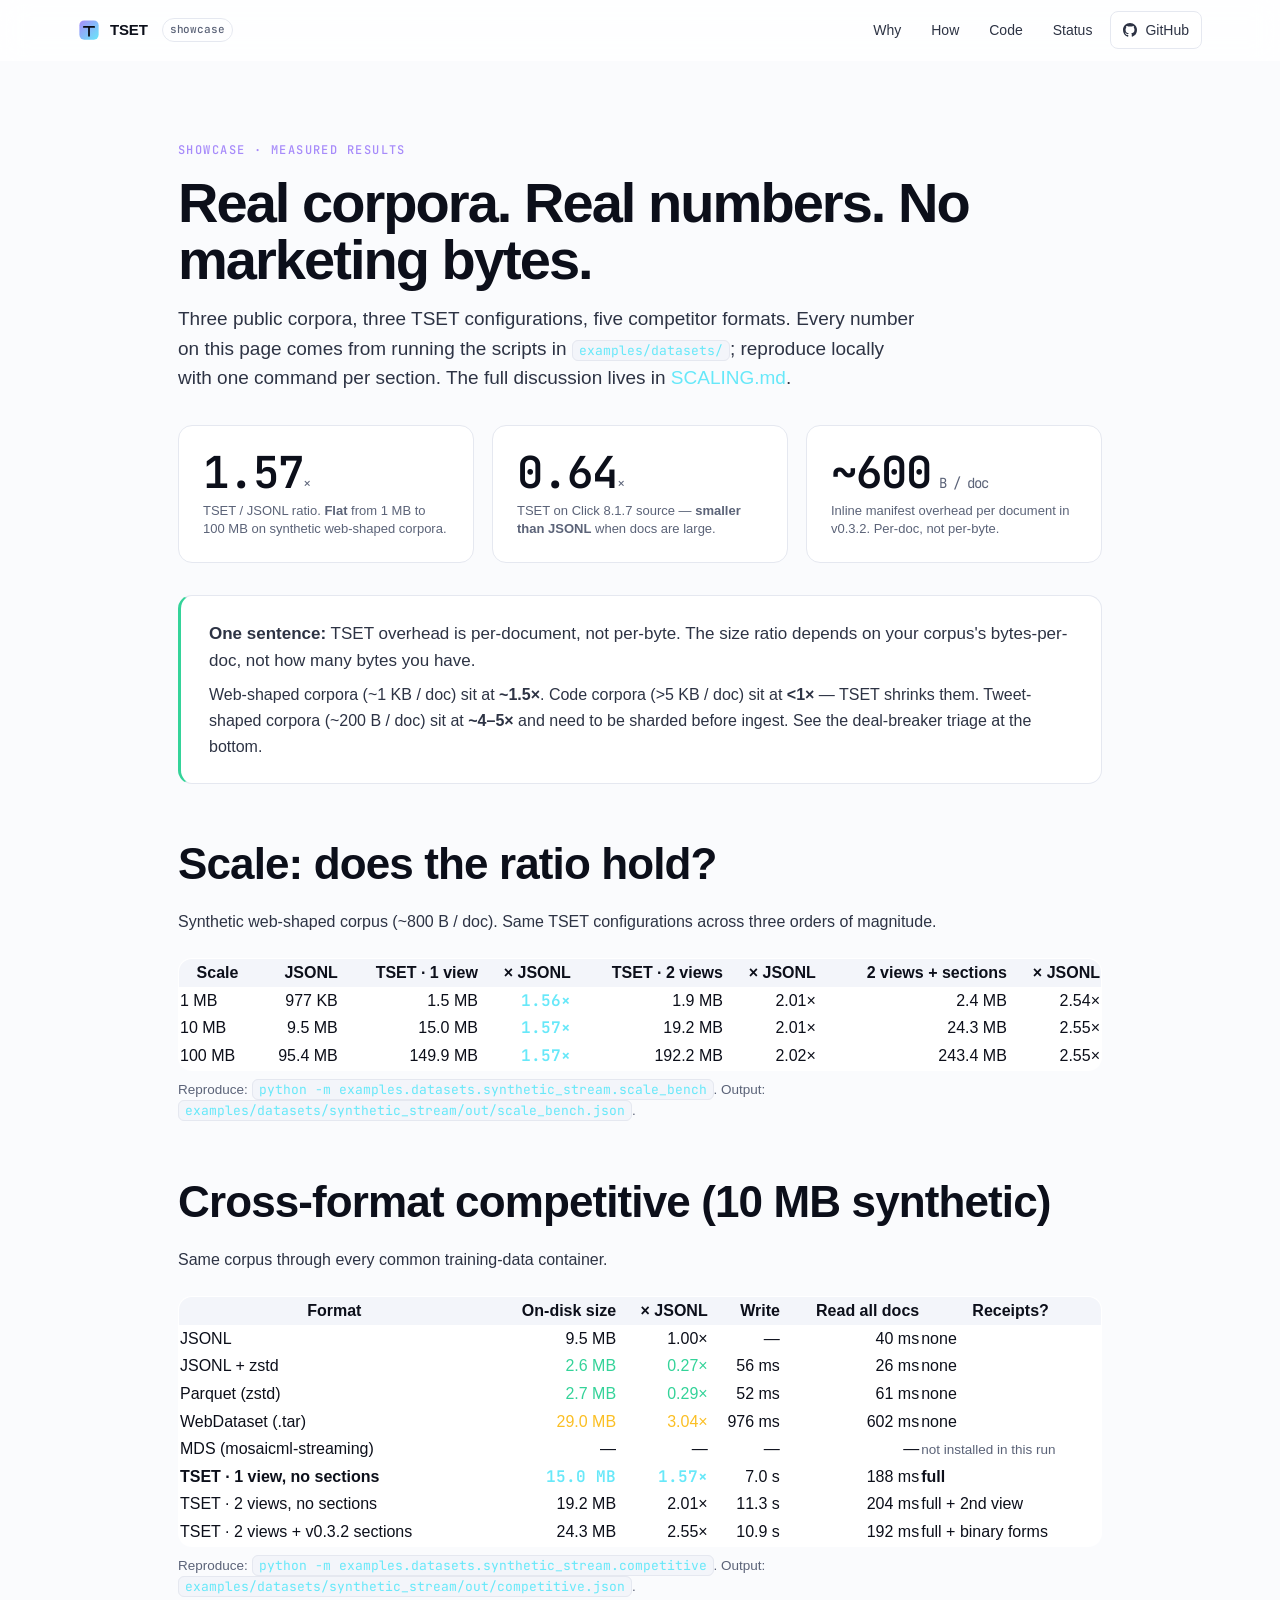
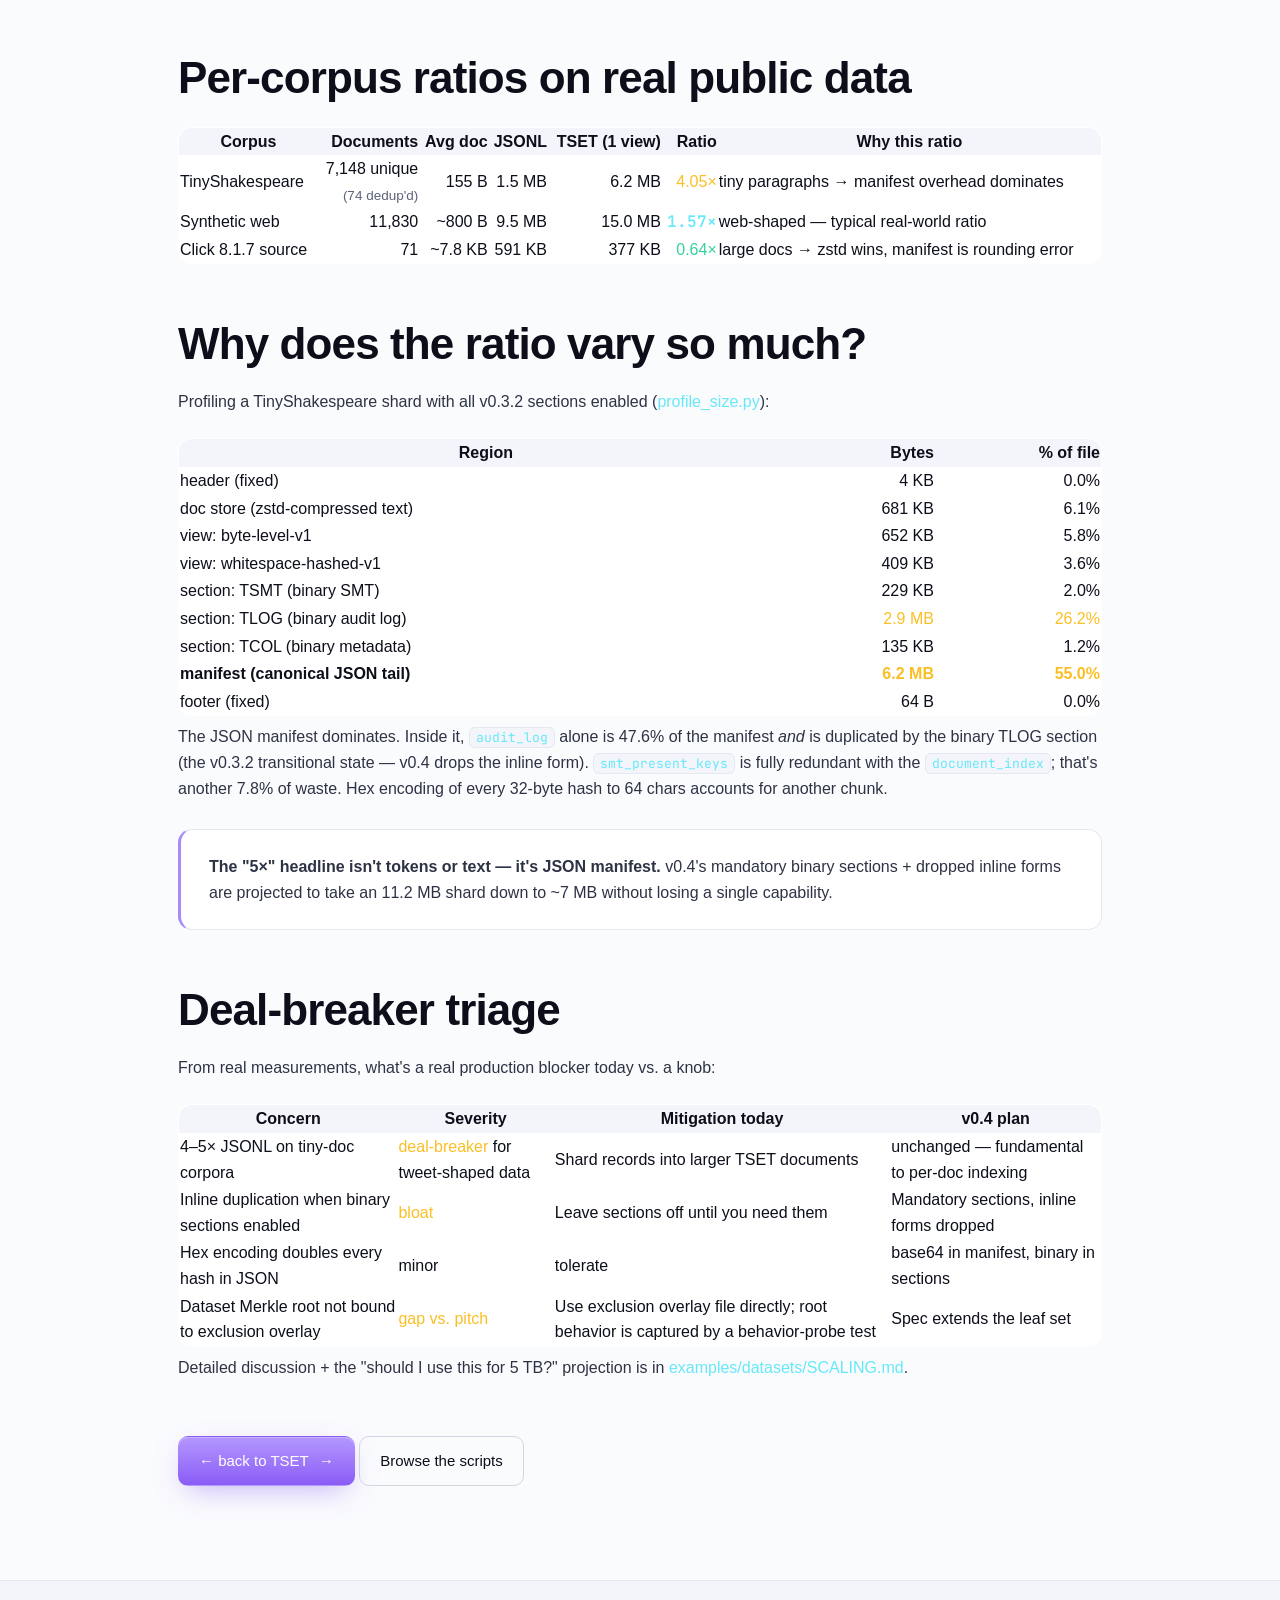
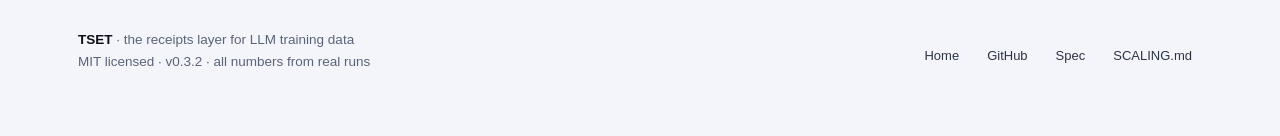
==== docs/showcase/index.html @ 2fc60c08 "showcase(phases 3-5): scale + competitive + size profiling + showcase page Answers the user's hard q" ====
<!doctype html>
<html lang="en">
<head>
  <meta charset="utf-8" />
  <meta name="viewport" content="width=device-width, initial-scale=1, viewport-fit=cover" />
  <meta name="color-scheme" content="dark light" />
  <meta name="theme-color" content="#07080d" media="(prefers-color-scheme: dark)" />

  <title>TSET — measured results on real public corpora</title>
  <meta name="description" content="Storage and read-throughput numbers for TSET vs JSONL, Parquet, WebDataset, MDS — measured on TinyShakespeare, Click source, and a 100 MB synthetic stream. All scripts and raw JSON results are reproducible." />
  <link rel="canonical" href="https://humancto.github.io/tset/showcase/" />

  <meta property="og:type" content="article" />
  <meta property="og:title" content="TSET — measured results on real public corpora" />
  <meta property="og:description" content="Honest size + speed numbers vs JSONL, Parquet, WebDataset, MDS. Includes the 5 TB scaling projection and the deal-breaker triage." />
  <meta property="og:image" content="https://humancto.github.io/tset/assets/og-image.png" />
  <meta property="og:url" content="https://humancto.github.io/tset/showcase/" />

  <meta name="twitter:card" content="summary_large_image" />
  <meta name="twitter:image" content="https://humancto.github.io/tset/assets/og-image.png" />

  <link rel="icon" href="../assets/favicon.svg" type="image/svg+xml" />
  <link rel="apple-touch-icon" href="../assets/favicon-192.png" />
  <link rel="preconnect" href="https://rsms.me" crossorigin />
  <link rel="preconnect" href="https://fonts.googleapis.com" />
  <link rel="preconnect" href="https://fonts.gstatic.com" crossorigin />
  <link rel="stylesheet" href="../assets/style.css" />
  <style>
    .kv-tight { font-size: 14px; }
    .kv-tight td { padding: 8px 12px; border-bottom: 1px solid var(--line); vertical-align: top; }
    .kv-tight th { text-align: left; padding: 10px 12px; font-weight: 600; color: var(--fg-2); border-bottom: 1px solid var(--line-2); font-size: 13px; }
    .data-table { width: 100%; border-collapse: collapse; margin: 24px 0 8px; background: var(--surface); border: 1px solid var(--line); border-radius: var(--r); overflow: hidden; }
    .data-table th { background: var(--bg-2); }
    .data-table .right { text-align: right; }
    .data-table .accent { color: var(--cyan); font-weight: 600; font-family: var(--mono); }
    .data-table .warn { color: var(--amber); }
    .data-table .pos { color: var(--green); }
    .callout { margin: 28px 0; padding: 24px 28px; background: var(--surface); border: 1px solid var(--line); border-left: 3px solid var(--violet); border-radius: var(--r); }
    .callout.warn { border-left-color: var(--amber); }
    .callout.good { border-left-color: var(--green); }
    .callout p { margin: 0 0 8px; }
    .callout p:last-child { margin: 0; }
    .stat-row { display: grid; grid-template-columns: repeat(3, 1fr); gap: 18px; margin: 32px 0; }
    @media (max-width: 720px) { .stat-row { grid-template-columns: 1fr; } }
    .stat-row .stat-card .v { font-size: 44px; }
    .stat-row .stat-card .v small { font-size: 14px; color: var(--muted); font-weight: 400; }
    .footnote { color: var(--muted); font-size: 13.5px; }
  </style>
</head>
<body>

<a class="skip" href="#main">Skip to content</a>

<header class="nav">
  <div class="wrap">
    <a class="brand" href="../">
      <svg viewBox="0 0 32 32" width="22" height="22" aria-hidden="true">
        <rect x="2" y="2" width="28" height="28" rx="7" fill="url(#brandG)"/>
        <path d="M8.5 11.5h15M16 11.5v13" stroke="#0a0c14" stroke-width="2.6" stroke-linecap="round"/>
        <defs><linearGradient id="brandG" x1="0" y1="0" x2="1" y2="1">
          <stop offset="0" stop-color="#a78bfa"/><stop offset="1" stop-color="#67e8f9"/>
        </linearGradient></defs>
      </svg>
      <span>TSET</span>
      <span class="ver">showcase</span>
    </a>
    <nav>
      <a href="../#why">Why</a>
      <a href="../#how">How</a>
      <a href="../#code">Code</a>
      <a href="../#status">Status</a>
      <a class="gh" href="https://github.com/humancto/tset" rel="noopener">
        <svg viewBox="0 0 16 16" width="14" height="14" fill="currentColor" aria-hidden="true"><path fill-rule="evenodd" d="M8 0C3.58 0 0 3.58 0 8a8 8 0 005.47 7.59c.4.07.55-.17.55-.38 0-.19-.01-.82-.01-1.49-2.01.37-2.53-.49-2.69-.94-.09-.23-.48-.94-.82-1.13-.28-.15-.68-.52-.01-.53.63-.01 1.08.58 1.23.82.72 1.21 1.87.87 2.33.66.07-.52.28-.87.51-1.07-1.78-.2-3.64-.89-3.64-3.95 0-.87.31-1.59.82-2.15-.08-.2-.36-1.02.08-2.12 0 0 .67-.21 2.2.82.64-.18 1.32-.27 2-.27.68 0 1.36.09 2 .27 1.53-1.04 2.2-.82 2.2-.82.44 1.1.16 1.92.08 2.12.51.56.82 1.27.82 2.15 0 3.07-1.87 3.75-3.65 3.95.29.25.54.73.54 1.48 0 1.07-.01 1.93-.01 2.2 0 .21.15.46.55.38A8.012 8.012 0 0016 8c0-4.42-3.58-8-8-8z"/></svg>
        <span>GitHub</span>
      </a>
    </nav>
  </div>
</header>

<main id="main" class="wrap" style="max-width: 980px; padding-top: 80px; padding-bottom: 80px;">

  <p class="eyebrow">Showcase · measured results</p>
  <h1 style="font-size: clamp(36px, 5vw, 56px);">Real corpora. Real numbers. <span class="grad">No marketing bytes.</span></h1>
  <p class="lede" style="max-width: 740px;">
    Three public corpora, three TSET configurations, five competitor formats.
    Every number on this page comes from running the scripts in
    <code>examples/datasets/</code>; reproduce locally with one command per
    section. The full discussion lives in
    <a href="https://github.com/humancto/tset/blob/main/examples/datasets/SCALING.md" rel="noopener" style="color: var(--cyan);">SCALING.md</a>.
  </p>

  <!-- ── Stat row ────────────────────────────────────────────── -->
  <div class="stat-row">
    <div class="stat-card">
      <div class="v">1.57<small>×</small></div>
      <div class="l">TSET / JSONL ratio. <strong>Flat</strong> from 1 MB to 100 MB on synthetic web-shaped corpora.</div>
    </div>
    <div class="stat-card">
      <div class="v">0.64<small>×</small></div>
      <div class="l">TSET on Click 8.1.7 source — <strong>smaller than JSONL</strong> when docs are large.</div>
    </div>
    <div class="stat-card">
      <div class="v">~600<small> B / doc</small></div>
      <div class="l">Inline manifest overhead per document in v0.3.2. Per-doc, not per-byte.</div>
    </div>
  </div>

  <!-- ── Headline ────────────────────────────────────────────── -->
  <div class="callout good">
    <p style="font-size: 17px;"><strong>One sentence:</strong> TSET overhead is per-document, not per-byte. The size ratio depends on your corpus's bytes-per-doc, not how many bytes you have.</p>
    <p>Web-shaped corpora (~1 KB / doc) sit at <strong>~1.5×</strong>. Code corpora (>5 KB / doc) sit at <strong>&lt;1×</strong> — TSET shrinks them. Tweet-shaped corpora (~200 B / doc) sit at <strong>~4–5×</strong> and need to be sharded before ingest. See the deal-breaker triage at the bottom.</p>
  </div>

  <!-- ── Scale ───────────────────────────────────────────────── -->
  <h2 style="margin-top: 56px;">Scale: does the ratio hold?</h2>
  <p>Synthetic web-shaped corpus (~800 B / doc). Same TSET configurations across three orders of magnitude.</p>

  <table class="data-table">
    <thead>
      <tr>
        <th>Scale</th>
        <th class="right">JSONL</th>
        <th class="right">TSET · 1 view</th>
        <th class="right">× JSONL</th>
        <th class="right">TSET · 2 views</th>
        <th class="right">× JSONL</th>
        <th class="right">2 views + sections</th>
        <th class="right">× JSONL</th>
      </tr>
    </thead>
    <tbody>
      <tr><td>1 MB</td><td class="right">977 KB</td><td class="right">1.5 MB</td><td class="right accent">1.56×</td><td class="right">1.9 MB</td><td class="right">2.01×</td><td class="right">2.4 MB</td><td class="right">2.54×</td></tr>
      <tr><td>10 MB</td><td class="right">9.5 MB</td><td class="right">15.0 MB</td><td class="right accent">1.57×</td><td class="right">19.2 MB</td><td class="right">2.01×</td><td class="right">24.3 MB</td><td class="right">2.55×</td></tr>
      <tr><td>100 MB</td><td class="right">95.4 MB</td><td class="right">149.9 MB</td><td class="right accent">1.57×</td><td class="right">192.2 MB</td><td class="right">2.02×</td><td class="right">243.4 MB</td><td class="right">2.55×</td></tr>
    </tbody>
  </table>

  <p class="footnote">
    Reproduce: <code>python -m examples.datasets.synthetic_stream.scale_bench</code>.
    Output: <code>examples/datasets/synthetic_stream/out/scale_bench.json</code>.
  </p>

  <!-- ── Competitive ──────────────────────────────────────────── -->
  <h2 style="margin-top: 56px;">Cross-format competitive (10 MB synthetic)</h2>
  <p>Same corpus through every common training-data container.</p>

  <table class="data-table">
    <thead>
      <tr>
        <th>Format</th>
        <th class="right">On-disk size</th>
        <th class="right">× JSONL</th>
        <th class="right">Write</th>
        <th class="right">Read all docs</th>
        <th>Receipts?</th>
      </tr>
    </thead>
    <tbody>
      <tr><td>JSONL</td><td class="right">9.5 MB</td><td class="right">1.00×</td><td class="right">—</td><td class="right">40 ms</td><td>none</td></tr>
      <tr><td>JSONL + zstd</td><td class="right pos">2.6 MB</td><td class="right pos">0.27×</td><td class="right">56 ms</td><td class="right">26 ms</td><td>none</td></tr>
      <tr><td>Parquet (zstd)</td><td class="right pos">2.7 MB</td><td class="right pos">0.29×</td><td class="right">52 ms</td><td class="right">61 ms</td><td>none</td></tr>
      <tr><td>WebDataset (.tar)</td><td class="right warn">29.0 MB</td><td class="right warn">3.04×</td><td class="right">976 ms</td><td class="right">602 ms</td><td>none</td></tr>
      <tr><td>MDS (mosaicml-streaming)</td><td class="right">—</td><td class="right">—</td><td class="right">—</td><td class="right">—</td><td><span class="footnote">not installed in this run</span></td></tr>
      <tr><td><strong>TSET · 1 view, no sections</strong></td><td class="right accent">15.0 MB</td><td class="right accent">1.57×</td><td class="right">7.0 s</td><td class="right">188 ms</td><td><strong>full</strong></td></tr>
      <tr><td>TSET · 2 views, no sections</td><td class="right">19.2 MB</td><td class="right">2.01×</td><td class="right">11.3 s</td><td class="right">204 ms</td><td>full + 2nd view</td></tr>
      <tr><td>TSET · 2 views + v0.3.2 sections</td><td class="right">24.3 MB</td><td class="right">2.55×</td><td class="right">10.9 s</td><td class="right">192 ms</td><td>full + binary forms</td></tr>
    </tbody>
  </table>

  <p class="footnote">Reproduce: <code>python -m examples.datasets.synthetic_stream.competitive</code>. Output: <code>examples/datasets/synthetic_stream/out/competitive.json</code>.</p>

  <!-- ── Per-corpus ──────────────────────────────────────────── -->
  <h2 style="margin-top: 56px;">Per-corpus ratios on real public data</h2>

  <table class="data-table">
    <thead>
      <tr>
        <th>Corpus</th>
        <th class="right">Documents</th>
        <th class="right">Avg doc</th>
        <th class="right">JSONL</th>
        <th class="right">TSET (1 view)</th>
        <th class="right">Ratio</th>
        <th>Why this ratio</th>
      </tr>
    </thead>
    <tbody>
      <tr>
        <td>TinyShakespeare</td>
        <td class="right">7,148 unique<br/><span class="footnote">(74 dedup'd)</span></td>
        <td class="right">155 B</td>
        <td class="right">1.5 MB</td>
        <td class="right">6.2 MB</td>
        <td class="right warn">4.05×</td>
        <td>tiny paragraphs → manifest overhead dominates</td>
      </tr>
      <tr>
        <td>Synthetic web</td>
        <td class="right">11,830</td>
        <td class="right">~800 B</td>
        <td class="right">9.5 MB</td>
        <td class="right">15.0 MB</td>
        <td class="right accent">1.57×</td>
        <td>web-shaped — typical real-world ratio</td>
      </tr>
      <tr>
        <td>Click 8.1.7 source</td>
        <td class="right">71</td>
        <td class="right">~7.8 KB</td>
        <td class="right">591 KB</td>
        <td class="right">377 KB</td>
        <td class="right pos">0.64×</td>
        <td>large docs → zstd wins, manifest is rounding error</td>
      </tr>
    </tbody>
  </table>

  <!-- ── Why ─────────────────────────────────────────────────── -->
  <h2 style="margin-top: 56px;">Why does the ratio vary so much?</h2>

  <p>
    Profiling a TinyShakespeare shard with all v0.3.2 sections enabled
    (<a href="https://github.com/humancto/tset/blob/main/examples/datasets/_lib/profile_size.py" rel="noopener" style="color: var(--cyan);">profile_size.py</a>):
  </p>

  <table class="data-table">
    <thead><tr><th>Region</th><th class="right">Bytes</th><th class="right">% of file</th></tr></thead>
    <tbody>
      <tr><td>header (fixed)</td><td class="right">4 KB</td><td class="right">0.0%</td></tr>
      <tr><td>doc store (zstd-compressed text)</td><td class="right">681 KB</td><td class="right">6.1%</td></tr>
      <tr><td>view: byte-level-v1</td><td class="right">652 KB</td><td class="right">5.8%</td></tr>
      <tr><td>view: whitespace-hashed-v1</td><td class="right">409 KB</td><td class="right">3.6%</td></tr>
      <tr><td>section: TSMT (binary SMT)</td><td class="right">229 KB</td><td class="right">2.0%</td></tr>
      <tr><td>section: TLOG (binary audit log)</td><td class="right warn">2.9 MB</td><td class="right warn">26.2%</td></tr>
      <tr><td>section: TCOL (binary metadata)</td><td class="right">135 KB</td><td class="right">1.2%</td></tr>
      <tr><td><strong>manifest (canonical JSON tail)</strong></td><td class="right warn"><strong>6.2 MB</strong></td><td class="right warn"><strong>55.0%</strong></td></tr>
      <tr><td>footer (fixed)</td><td class="right">64 B</td><td class="right">0.0%</td></tr>
    </tbody>
  </table>

  <p>
    The JSON manifest dominates. Inside it, <code>audit_log</code> alone is
    47.6% of the manifest <em>and</em> is duplicated by the binary TLOG
    section (the v0.3.2 transitional state — v0.4 drops the inline form).
    <code>smt_present_keys</code> is fully redundant with the
    <code>document_index</code>; that's another 7.8% of waste. Hex
    encoding of every 32-byte hash to 64 chars accounts for another
    chunk.
  </p>

  <div class="callout">
    <p>
      <strong>The "5×" headline isn't tokens or text — it's JSON manifest.</strong>
      v0.4's mandatory binary sections + dropped inline forms are
      projected to take an 11.2 MB shard down to ~7 MB without losing a
      single capability.
    </p>
  </div>

  <!-- ── Triage ───────────────────────────────────────────────── -->
  <h2 style="margin-top: 56px;">Deal-breaker triage</h2>
  <p>From real measurements, what's a real production blocker today vs. a knob:</p>

  <table class="data-table">
    <thead>
      <tr>
        <th>Concern</th>
        <th>Severity</th>
        <th>Mitigation today</th>
        <th>v0.4 plan</th>
      </tr>
    </thead>
    <tbody>
      <tr>
        <td>4–5× JSONL on tiny-doc corpora</td>
        <td><span class="warn">deal-breaker</span> for tweet-shaped data</td>
        <td>Shard records into larger TSET documents</td>
        <td>unchanged — fundamental to per-doc indexing</td>
      </tr>
      <tr>
        <td>Inline duplication when binary sections enabled</td>
        <td><span class="warn">bloat</span></td>
        <td>Leave sections off until you need them</td>
        <td>Mandatory sections, inline forms dropped</td>
      </tr>
      <tr>
        <td>Hex encoding doubles every hash in JSON</td>
        <td>minor</td>
        <td>tolerate</td>
        <td>base64 in manifest, binary in sections</td>
      </tr>
      <tr>
        <td>Dataset Merkle root not bound to exclusion overlay</td>
        <td><span class="warn">gap vs. pitch</span></td>
        <td>Use exclusion overlay file directly; root behavior is captured by a behavior-probe test</td>
        <td>Spec extends the leaf set</td>
      </tr>
    </tbody>
  </table>

  <p>
    Detailed discussion + the "should I use this for 5 TB?" projection
    is in
    <a href="https://github.com/humancto/tset/blob/main/examples/datasets/SCALING.md" rel="noopener" style="color: var(--cyan);">examples/datasets/SCALING.md</a>.
  </p>

  <p style="margin-top: 56px;">
    <a class="btn primary" href="../">← back to TSET <span class="arrow">→</span></a>
    <a class="btn ghost" href="https://github.com/humancto/tset/tree/main/examples/datasets" rel="noopener">Browse the scripts</a>
  </p>

</main>

<footer class="foot">
  <div class="wrap">
    <div class="meta">
      <strong>TSET</strong> · the receipts layer for LLM training data<br/>
      MIT licensed · v0.3.2 · all numbers from real runs
    </div>
    <div class="links">
      <a href="../">Home</a>
      <a href="https://github.com/humancto/tset" rel="noopener">GitHub</a>
      <a href="https://github.com/humancto/tset/blob/main/SPEC.md" rel="noopener">Spec</a>
      <a href="https://github.com/humancto/tset/blob/main/examples/datasets/SCALING.md" rel="noopener">SCALING.md</a>
    </div>
  </div>
</footer>

</body>
</html>
---- docs/assets/style.css ----
/* ─────────────────────────────────────────────────────────────────────────
   TSET landing page · receipts pitch · single stylesheet
   Dark-first, no framework, no JS dependency for layout.
   Tokens follow Tailwind's palette where useful so the pitch reads cleanly.
   ───────────────────────────────────────────────────────────────────────── */

@import url("https://rsms.me/inter/inter.css");
@import url("https://fonts.googleapis.com/css2?family=JetBrains+Mono:wght@400;500;600&display=swap");

:root {
  /* surfaces */
  --bg:        #07080d;
  --bg-2:      #0a0c14;
  --surface:   #0f1220;
  --surface-2: #151a2c;
  --line:      #1f2538;
  --line-2:    #2a3148;

  /* text */
  --fg:    #eef0f7;
  --fg-2:  #c4c9d7;
  --muted: #8a92a8;
  --dim:   #5b637a;

  /* accents */
  --violet:  #a78bfa;
  --violet-2:#7c3aed;
  --cyan:    #67e8f9;
  --cyan-2:  #06b6d4;
  --pink:    #f472b6;
  --amber:   #fbbf24;
  --green:   #34d399;

  /* syntax */
  --syn-comment: #6b7387;
  --syn-keyword: #c4b5fd;
  --syn-string:  #86efac;
  --syn-number:  #fcd34d;
  --syn-fn:      #93c5fd;
  --syn-type:    #67e8f9;
  --syn-punct:   #cbd5e1;
  --syn-prompt:  #6ee7b7;

  /* layout */
  --max: 1180px;
  --r-sm: 10px;
  --r:    14px;
  --r-lg: 20px;
  --shadow-sm: 0 1px 2px rgba(0,0,0,.35), 0 0 0 1px rgba(255,255,255,.04);
  --shadow:    0 10px 30px -12px rgba(0,0,0,.6), 0 0 0 1px rgba(255,255,255,.04);
  --shadow-lg: 0 30px 80px -30px rgba(124,58,237,.35), 0 0 0 1px rgba(255,255,255,.05);

  --sans: "Inter var", "Inter", -apple-system, BlinkMacSystemFont, "Segoe UI", Roboto, sans-serif;
  --mono: "JetBrains Mono", ui-monospace, SFMono-Regular, Menlo, Consolas, monospace;
}

/* ── Reset & base ─────────────────────────────────────────────────────── */

*,*::before,*::after { box-sizing: border-box; }
html { -webkit-text-size-adjust: 100%; text-size-adjust: 100%; scroll-behavior: smooth; }
body {
  margin: 0;
  background: var(--bg);
  color: var(--fg);
  font-family: var(--sans);
  font-feature-settings: "ss01", "cv11", "calt";
  font-size: 16px;
  line-height: 1.6;
  -webkit-font-smoothing: antialiased;
  text-rendering: optimizeLegibility;
  overflow-x: hidden;
}

img, svg { max-width: 100%; display: block; }
a { color: inherit; text-decoration: none; }

::selection { background: rgba(167,139,250,.35); color: #fff; }

.skip {
  position: absolute; left: -9999px; top: auto;
  width: 1px; height: 1px; overflow: hidden;
}
.skip:focus {
  position: fixed; left: 16px; top: 16px;
  width: auto; height: auto; padding: 10px 14px;
  background: var(--violet); color: #0a0c14; border-radius: 8px; z-index: 1000;
}

/* ── Layout primitives ────────────────────────────────────────────────── */

.wrap { max-width: var(--max); margin: 0 auto; padding: 0 28px; }
.wrap.narrow { max-width: 760px; }

.section { padding: 96px 0; position: relative; }
.section.tight { padding: 64px 0; }

.eyebrow {
  font-family: var(--mono);
  font-size: 12px;
  font-weight: 500;
  letter-spacing: .12em;
  text-transform: uppercase;
  color: var(--violet);
  margin: 0 0 14px;
}

h1, h2, h3, h4 {
  font-family: var(--sans);
  font-weight: 600;
  letter-spacing: -0.02em;
  margin: 0 0 16px;
  line-height: 1.1;
  color: var(--fg);
}

h1 { font-size: clamp(40px, 6.5vw, 72px); letter-spacing: -0.035em; line-height: 1.02; font-weight: 600; }
h2 { font-size: clamp(28px, 4vw, 44px); margin-bottom: 20px; }
h3 { font-size: 18px; font-weight: 600; }

p  { margin: 0 0 14px; color: var(--fg-2); }
.lede { font-size: 19px; color: var(--fg-2); max-width: 720px; line-height: 1.55; }

code, pre, kbd {
  font-family: var(--mono);
  font-size: 14px;
  font-feature-settings: "calt" 0, "liga" 0;
}

p code, li code, td code {
  background: var(--surface-2);
  border: 1px solid var(--line);
  padding: 1px 6px;
  border-radius: 6px;
  font-size: 13px;
  color: var(--cyan);
}

/* ── Top nav ──────────────────────────────────────────────────────────── */

.nav {
  position: sticky; top: 0; z-index: 50;
  backdrop-filter: saturate(140%) blur(14px);
  -webkit-backdrop-filter: saturate(140%) blur(14px);
  background: rgba(7,8,13,.72);
  border-bottom: 1px solid rgba(255,255,255,.04);
}
.nav .wrap {
  display: flex; align-items: center; justify-content: space-between;
  height: 60px;
}
.brand {
  display: flex; align-items: center; gap: 10px;
  font-weight: 600; font-size: 15px; letter-spacing: -0.01em;
}
.brand .ver {
  font-family: var(--mono); font-size: 11px; font-weight: 500;
  color: var(--muted); padding: 2px 7px;
  border: 1px solid var(--line); border-radius: 999px;
  margin-left: 4px;
}
.nav nav { display: flex; gap: 6px; align-items: center; }
.nav nav a {
  font-size: 14px; color: var(--fg-2); padding: 8px 12px; border-radius: 8px;
  transition: background .15s, color .15s;
}
.nav nav a:hover { background: var(--surface); color: var(--fg); }
.nav nav .gh {
  display: inline-flex; align-items: center; gap: 8px;
  background: var(--surface); border: 1px solid var(--line);
  padding: 7px 12px;
}
.nav nav .gh:hover { border-color: var(--line-2); }

@media (max-width: 720px) {
  .nav nav a:not(.gh) { display: none; }
}

/* ── Buttons ──────────────────────────────────────────────────────────── */

.btn {
  display: inline-flex; align-items: center; gap: 10px;
  padding: 12px 20px;
  border-radius: 10px;
  font-weight: 500;
  font-size: 15px;
  border: 1px solid transparent;
  cursor: pointer;
  transition: transform .12s ease, background .15s, border-color .15s, box-shadow .2s;
  white-space: nowrap;
}
.btn:active { transform: translateY(1px); }
.btn.primary {
  background: linear-gradient(180deg, #b497ff 0%, #8b5cf6 100%);
  color: #0a0c14;
  box-shadow: 0 1px 0 rgba(255,255,255,.25) inset, 0 10px 30px -10px rgba(139,92,246,.55);
}
.btn.primary:hover { box-shadow: 0 1px 0 rgba(255,255,255,.3) inset, 0 14px 40px -10px rgba(139,92,246,.7); }
.btn.ghost {
  background: rgba(255,255,255,.03);
  color: var(--fg);
  border-color: var(--line-2);
}
.btn.ghost:hover { background: rgba(255,255,255,.06); border-color: #3a4262; }
.btn .arrow { transition: transform .15s; }
.btn:hover .arrow { transform: translateX(3px); }

/* ── Hero ─────────────────────────────────────────────────────────────── */

.hero {
  position: relative;
  padding: 110px 0 80px;
  overflow: hidden;
}

.hero::before {
  /* gradient mesh */
  content: "";
  position: absolute; inset: -10% -10% 0 -10%;
  background:
    radial-gradient(60% 50% at 80% 10%, rgba(167,139,250,.20), transparent 60%),
    radial-gradient(55% 45% at 10% 30%, rgba(103,232,249,.13), transparent 60%),
    radial-gradient(40% 30% at 50% 80%, rgba(244,114,182,.10), transparent 60%);
  pointer-events: none;
  filter: blur(12px);
  z-index: 0;
}

.hero::after {
  /* subtle grid */
  content: "";
  position: absolute; inset: 0;
  background-image:
    linear-gradient(rgba(255,255,255,.025) 1px, transparent 1px),
    linear-gradient(90deg, rgba(255,255,255,.025) 1px, transparent 1px);
  background-size: 64px 64px;
  mask-image: radial-gradient(ellipse 80% 60% at 50% 30%, #000 30%, transparent 80%);
  -webkit-mask-image: radial-gradient(ellipse 80% 60% at 50% 30%, #000 30%, transparent 80%);
  pointer-events: none;
  z-index: 0;
}

.hero .wrap {
  position: relative; z-index: 1;
  display: grid;
  grid-template-columns: minmax(0, 1.05fr) minmax(0, .95fr);
  gap: 64px;
  align-items: center;
}

@media (max-width: 960px) {
  .hero .wrap { grid-template-columns: 1fr; gap: 40px; }
  .hero { padding: 80px 0 60px; }
}

.pill {
  display: inline-flex; align-items: center; gap: 10px;
  padding: 6px 12px 6px 6px;
  border: 1px solid var(--line);
  border-radius: 999px;
  background: var(--surface);
  font-size: 12.5px; color: var(--fg-2);
  margin: 0 0 24px;
}
.pill .tag {
  font-family: var(--mono); font-size: 11px; font-weight: 600; letter-spacing: .04em;
  background: linear-gradient(135deg, var(--violet) 0%, var(--cyan) 100%);
  color: #0a0c14;
  padding: 3px 8px; border-radius: 999px;
}
.pill .arr { color: var(--muted); font-size: 14px; }

.hero h1 .grad {
  background: linear-gradient(120deg, #fff 0%, #c4b5fd 40%, #67e8f9 100%);
  -webkit-background-clip: text; background-clip: text; color: transparent;
}

.hero .sub {
  font-size: 19px;
  color: var(--fg-2);
  max-width: 540px;
  margin: 22px 0 32px;
  line-height: 1.55;
}

.cta {
  display: flex; gap: 12px; flex-wrap: wrap;
}

.trust {
  margin-top: 36px;
  display: flex; flex-wrap: wrap; gap: 18px 24px;
  font-size: 13px; color: var(--muted);
}
.trust span { display: inline-flex; align-items: center; gap: 8px; }
.trust .dot {
  width: 6px; height: 6px; border-radius: 999px;
  background: var(--green);
  box-shadow: 0 0 12px var(--green);
}

/* ── Merkle motif (right side of hero) ───────────────────────────────── */

.motif {
  position: relative;
  aspect-ratio: 1 / 1;
  max-width: 480px;
  margin-left: auto;
}
.motif svg { width: 100%; height: 100%; overflow: visible; }

.motif .node { transition: transform .3s; }
.motif .leaf  { fill: var(--surface-2); stroke: var(--line-2); stroke-width: 1; }
.motif .inner { fill: var(--surface);   stroke: var(--line-2); stroke-width: 1; }
.motif .root  { fill: url(#rootFill);   stroke: var(--violet); stroke-width: 1.5; }
.motif .edge  { stroke: var(--line-2); stroke-width: 1; fill: none; }
.motif .glow  { filter: blur(14px); opacity: .55; }
.motif .label { font: 500 10px var(--mono); fill: var(--muted); letter-spacing: .04em; }
.motif .hash  { font: 500 9px var(--mono); fill: var(--cyan); letter-spacing: .04em; }
.motif .root-label { font: 600 11px var(--mono); fill: var(--fg); letter-spacing: .05em; }

@keyframes pulse {
  0%, 100% { opacity: .35; transform: scale(1); }
  50%      { opacity: .85; transform: scale(1.06); }
}
.motif .pulse-ring { animation: pulse 3.2s ease-in-out infinite; transform-origin: center; }

@keyframes flow {
  0%   { stroke-dashoffset: 0;  opacity: 0; }
  20%  { opacity: 1; }
  100% { stroke-dashoffset: -180; opacity: 0; }
}
.motif .flow {
  stroke: var(--cyan); stroke-width: 1.5; stroke-dasharray: 4 12;
  fill: none;
  animation: flow 4s linear infinite;
}
.motif .flow.f2 { animation-delay: 1.3s; stroke: var(--violet); }
.motif .flow.f3 { animation-delay: 2.6s; stroke: var(--pink); }

/* ── Section: Why TSET / problem ─────────────────────────────────────── */

.problem {
  background:
    linear-gradient(180deg, transparent 0%, rgba(15,18,32,.7) 100%);
  border-top: 1px solid var(--line);
  border-bottom: 1px solid var(--line);
}
.problem .grid-3 {
  margin-top: 40px;
  display: grid;
  grid-template-columns: repeat(3, 1fr);
  gap: 24px;
}
@media (max-width: 860px) { .problem .grid-3 { grid-template-columns: 1fr; } }

.problem .item h3 { color: var(--fg); margin-bottom: 8px; font-size: 17px; }
.problem .item p  { color: var(--muted); font-size: 14.5px; line-height: 1.55; }
.problem .item .num {
  font-family: var(--mono);
  font-size: 11px; color: var(--violet);
  letter-spacing: .15em; text-transform: uppercase;
  margin-bottom: 10px;
}

/* ── Bento grid ──────────────────────────────────────────────────────── */

.bento {
  margin-top: 48px;
  display: grid;
  grid-template-columns: repeat(6, 1fr);
  grid-auto-rows: minmax(180px, auto);
  gap: 18px;
}

.bento .b {
  position: relative;
  background: var(--surface);
  border: 1px solid var(--line);
  border-radius: var(--r);
  padding: 28px;
  overflow: hidden;
  transition: border-color .2s, transform .2s;
}
.bento .b:hover { border-color: var(--line-2); }

.bento .b h3 {
  font-size: 18px; margin-bottom: 8px;
  letter-spacing: -0.01em;
}
.bento .b p  { color: var(--muted); font-size: 14.5px; line-height: 1.55; margin: 0; }
.bento .b .tag {
  font-family: var(--mono);
  font-size: 11px; font-weight: 500;
  color: var(--violet); letter-spacing: .12em;
  text-transform: uppercase;
  margin-bottom: 14px;
  display: block;
}

.bento .b.b-wide  { grid-column: span 4; }
.bento .b.b-half  { grid-column: span 3; }
.bento .b.b-third { grid-column: span 2; }
.bento .b.b-tall  { grid-row: span 2; }

@media (max-width: 960px) {
  .bento { grid-template-columns: repeat(2, 1fr); }
  .bento .b.b-wide, .bento .b.b-half, .bento .b.b-third { grid-column: span 2; }
  .bento .b.b-tall { grid-row: auto; }
}
@media (max-width: 560px) {
  .bento { grid-template-columns: 1fr; }
  .bento .b.b-wide, .bento .b.b-half, .bento .b.b-third { grid-column: span 1; }
}

.bento .b.feat {
  background:
    radial-gradient(120% 60% at 100% 0%, rgba(167,139,250,.16), transparent 60%),
    var(--surface);
}
.bento .b.feat-cyan {
  background:
    radial-gradient(120% 60% at 0% 100%, rgba(103,232,249,.14), transparent 60%),
    var(--surface);
}

.bento .ico {
  width: 36px; height: 36px;
  display: inline-grid; place-items: center;
  background: rgba(167,139,250,.12);
  border: 1px solid rgba(167,139,250,.28);
  border-radius: 10px;
  margin-bottom: 18px;
}
.bento .ico svg { width: 18px; height: 18px; stroke: var(--violet); }
.bento .feat-cyan .ico { background: rgba(103,232,249,.10); border-color: rgba(103,232,249,.28); }
.bento .feat-cyan .ico svg { stroke: var(--cyan); }

.bento .stat {
  font-family: var(--mono);
  font-size: 56px; font-weight: 600;
  letter-spacing: -0.04em;
  background: linear-gradient(120deg, #fff 0%, #c4b5fd 100%);
  -webkit-background-clip: text; background-clip: text; color: transparent;
  line-height: 1;
  margin: 8px 0 6px;
}

/* ── Format diagram (inline SVG, replaces ASCII) ─────────────────────── */

.layout {
  margin-top: 48px;
  background: var(--surface);
  border: 1px solid var(--line);
  border-radius: var(--r-lg);
  padding: 36px;
  position: relative;
  overflow: hidden;
}
.layout::before {
  content: "";
  position: absolute; inset: 0;
  background:
    radial-gradient(80% 40% at 50% 0%, rgba(167,139,250,.08), transparent 70%);
  pointer-events: none;
}
.layout svg { position: relative; z-index: 1; width: 100%; height: auto; max-width: 920px; margin: 0 auto; }
.layout .seg-rect  { stroke: var(--line-2); stroke-width: 1; fill: var(--surface-2); }
.layout .seg-rect.section-tsmt { fill: rgba(167,139,250,.10); stroke: rgba(167,139,250,.4); }
.layout .seg-rect.section-tlog { fill: rgba(103,232,249,.10); stroke: rgba(103,232,249,.4); }
.layout .seg-rect.section-tcol { fill: rgba(244,114,182,.10); stroke: rgba(244,114,182,.4); }
.layout .seg-rect.section-hdr  { fill: rgba(52,211,153,.10); stroke: rgba(52,211,153,.4); }
.layout .seg-title { font: 600 13px var(--mono); fill: var(--fg); }
.layout .seg-sub   { font: 400 11px var(--mono); fill: var(--muted); }
.layout .seg-tag   { font: 600 10px var(--mono); letter-spacing: .12em; }
.layout .seg-tag.tsmt { fill: var(--violet); }
.layout .seg-tag.tlog { fill: var(--cyan); }
.layout .seg-tag.tcol { fill: var(--pink); }
.layout .seg-tag.hdr  { fill: var(--green); }
.layout .arrow-line { stroke: var(--line-2); stroke-width: 1; stroke-dasharray: 3 4; fill: none; }
.layout .arrow-label { font: 500 11px var(--sans); fill: var(--muted); }

.layout .legend {
  display: flex; flex-wrap: wrap; gap: 18px;
  margin-top: 28px; padding-top: 24px;
  border-top: 1px solid var(--line);
  position: relative; z-index: 1;
  font-size: 13px; color: var(--muted);
}
.layout .legend span { display: inline-flex; align-items: center; gap: 8px; }
.layout .legend i {
  width: 10px; height: 10px; border-radius: 3px; display: inline-block;
}
.layout .legend i.hdr  { background: rgba(52,211,153,.6); }
.layout .legend i.tsmt { background: rgba(167,139,250,.6); }
.layout .legend i.tlog { background: rgba(103,232,249,.6); }
.layout .legend i.tcol { background: rgba(244,114,182,.6); }

/* ── Code block + tabs ────────────────────────────────────────────────── */

.code-card {
  margin-top: 32px;
  background: var(--bg-2);
  border: 1px solid var(--line);
  border-radius: var(--r-lg);
  overflow: hidden;
  box-shadow: var(--shadow);
}

.code-tabs {
  display: flex;
  border-bottom: 1px solid var(--line);
  background: linear-gradient(180deg, rgba(255,255,255,.02), transparent);
}
.code-tabs button {
  background: transparent; border: 0; cursor: pointer;
  padding: 14px 20px;
  font-family: var(--mono); font-size: 13px; font-weight: 500;
  color: var(--muted);
  border-bottom: 2px solid transparent;
  transition: color .15s, border-color .15s, background .15s;
  display: inline-flex; align-items: center; gap: 8px;
}
.code-tabs button:hover { color: var(--fg-2); }
.code-tabs button[aria-selected="true"] {
  color: var(--fg);
  border-bottom-color: var(--violet);
  background: rgba(167,139,250,.05);
}
.code-tabs .lang-icon { width: 14px; height: 14px; opacity: .9; }

.code-pane { display: none; }
.code-pane.active { display: block; }
.code-pane pre {
  margin: 0;
  padding: 24px 28px;
  overflow-x: auto;
  font-family: var(--mono);
  font-size: 14px;
  line-height: 1.7;
  color: var(--fg);
  background: var(--bg-2);
}
.code-pane pre code { color: var(--fg); }

/* syntax tokens */
.tok-c   { color: var(--syn-comment); font-style: italic; }
.tok-k   { color: var(--syn-keyword); }
.tok-s   { color: var(--syn-string); }
.tok-n   { color: var(--syn-number); }
.tok-fn  { color: var(--syn-fn); }
.tok-ty  { color: var(--syn-type); }
.tok-p   { color: var(--syn-prompt); user-select: none; }
.tok-pun { color: var(--syn-punct); }

/* ── Status strip ─────────────────────────────────────────────────────── */

.stats {
  margin-top: 40px;
  display: grid;
  grid-template-columns: repeat(4, 1fr);
  gap: 18px;
}
@media (max-width: 760px) { .stats { grid-template-columns: repeat(2, 1fr); } }

.stat-card {
  background: var(--surface);
  border: 1px solid var(--line);
  border-radius: var(--r);
  padding: 24px;
}
.stat-card .v {
  font-family: var(--mono);
  font-size: 36px; font-weight: 600;
  letter-spacing: -0.02em;
  color: var(--fg);
  line-height: 1;
  margin-bottom: 8px;
}
.stat-card .v .accent { color: var(--cyan); }
.stat-card .l {
  font-size: 13px; color: var(--muted);
  line-height: 1.4;
}

/* ── Honesty + CTA band ──────────────────────────────────────────────── */

.honesty {
  background:
    radial-gradient(80% 50% at 50% 0%, rgba(244,114,182,.06), transparent 60%);
  border-top: 1px solid var(--line);
}
.honesty .box {
  background: var(--surface);
  border: 1px solid var(--line);
  border-left: 3px solid var(--amber);
  border-radius: var(--r);
  padding: 28px 32px;
  margin-top: 24px;
}
.honesty .box p { color: var(--fg-2); font-size: 15.5px; }

.cta-band {
  text-align: center;
  background:
    radial-gradient(60% 80% at 50% 50%, rgba(167,139,250,.16), transparent 70%);
  border-top: 1px solid var(--line);
  padding: 100px 0;
}
.cta-band .install {
  display: inline-flex; align-items: center; gap: 14px;
  background: var(--bg-2);
  border: 1px solid var(--line-2);
  border-radius: 12px;
  padding: 12px 18px;
  font-family: var(--mono); font-size: 14px;
  color: var(--fg);
  margin: 24px auto 28px;
  box-shadow: var(--shadow);
}
.cta-band .install .p { color: var(--syn-prompt); }
.cta-band .install .copy {
  background: transparent; border: 0; color: var(--muted); cursor: pointer;
  padding: 4px; border-radius: 6px;
  transition: color .15s, background .15s;
}
.cta-band .install .copy:hover { color: var(--fg); background: rgba(255,255,255,.05); }
.cta-band .install .copy svg { width: 14px; height: 14px; }
.cta-band .cta { justify-content: center; }

/* ── Footer ──────────────────────────────────────────────────────────── */

.foot {
  border-top: 1px solid var(--line);
  padding: 48px 0 64px;
  background: var(--bg-2);
}
.foot .wrap {
  display: grid;
  grid-template-columns: 1fr auto;
  gap: 32px;
  align-items: end;
}
.foot .meta { color: var(--muted); font-size: 13.5px; line-height: 1.6; }
.foot .meta strong { color: var(--fg); font-weight: 600; }
.foot .links { display: flex; flex-wrap: wrap; gap: 8px; }
.foot .links a {
  font-size: 13px; color: var(--fg-2);
  padding: 6px 10px; border-radius: 8px;
  transition: background .15s;
}
.foot .links a:hover { background: var(--surface); color: var(--fg); }
@media (max-width: 640px) {
  .foot .wrap { grid-template-columns: 1fr; }
}

/* ── Reveal-on-scroll ─────────────────────────────────────────────────── */

.reveal {
  opacity: 0;
  transform: translateY(14px);
  transition: opacity .7s ease, transform .7s ease;
}
.reveal.in {
  opacity: 1;
  transform: translateY(0);
}
@media (prefers-reduced-motion: reduce) {
  .reveal { opacity: 1; transform: none; transition: none; }
  .motif .pulse-ring, .motif .flow { animation: none; }
}

/* ── Light mode fallback (kept minimal; dark is the canonical look) ──── */

@media (prefers-color-scheme: light) {
  :root {
    --bg:        #fafbfd;
    --bg-2:      #f3f5fa;
    --surface:   #ffffff;
    --surface-2: #f3f5fa;
    --line:      #e5e8f0;
    --line-2:    #d1d6e2;
    --fg:        #0c0f1a;
    --fg-2:      #2d3344;
    --muted:     #5b6378;
    --dim:       #8b92a6;
  }
  .nav { background: rgba(255,255,255,.78); }
  .hero::before { opacity: .55; }
  .btn.primary { color: #fff; }
  .code-pane pre { background: #0f1220; color: var(--fg); }
  .code-pane pre code { color: #eef0f7; }
  .code-card { background: #0f1220; }
  .code-tabs { background: rgba(0,0,0,.02); }
  .code-tabs button { color: #5b6378; }
  .code-tabs button[aria-selected="true"] { color: #0c0f1a; background: rgba(167,139,250,.10); }
  .cta-band .install { background: #0f1220; color: #eef0f7; }
}
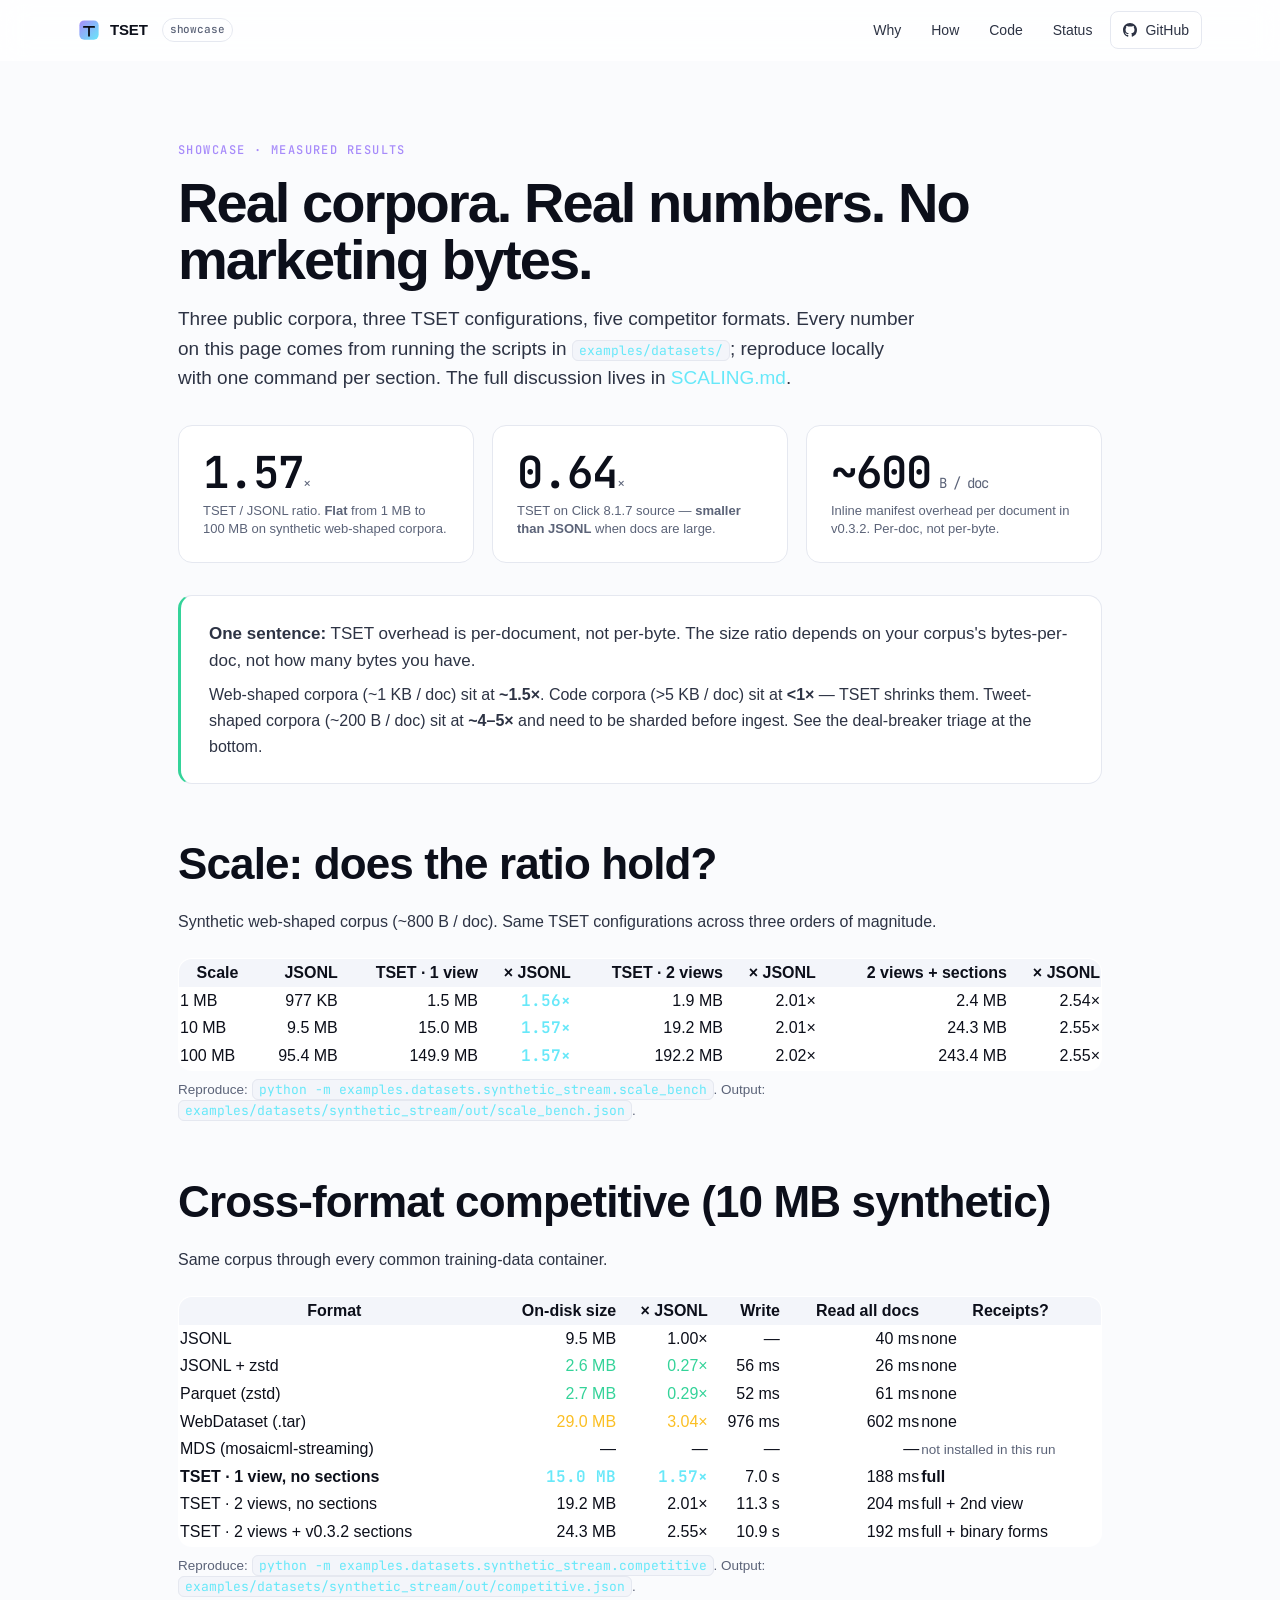
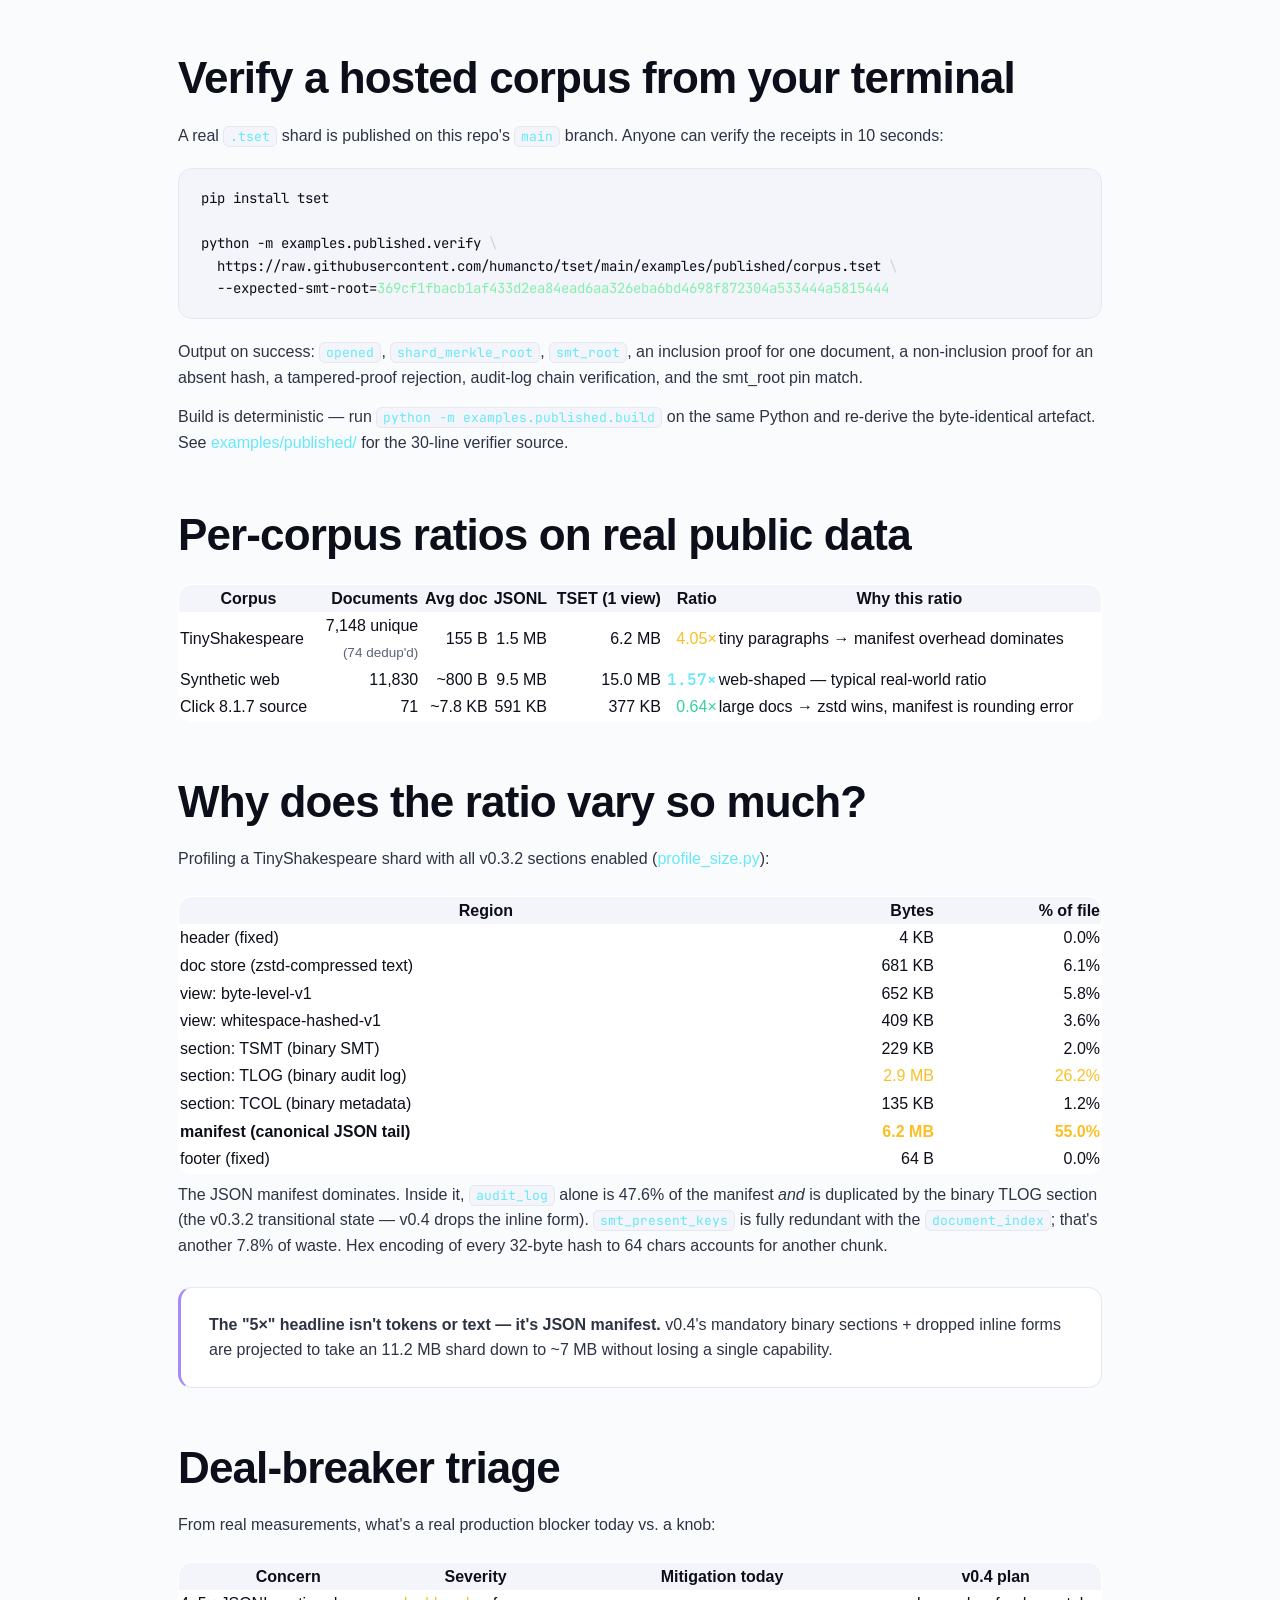
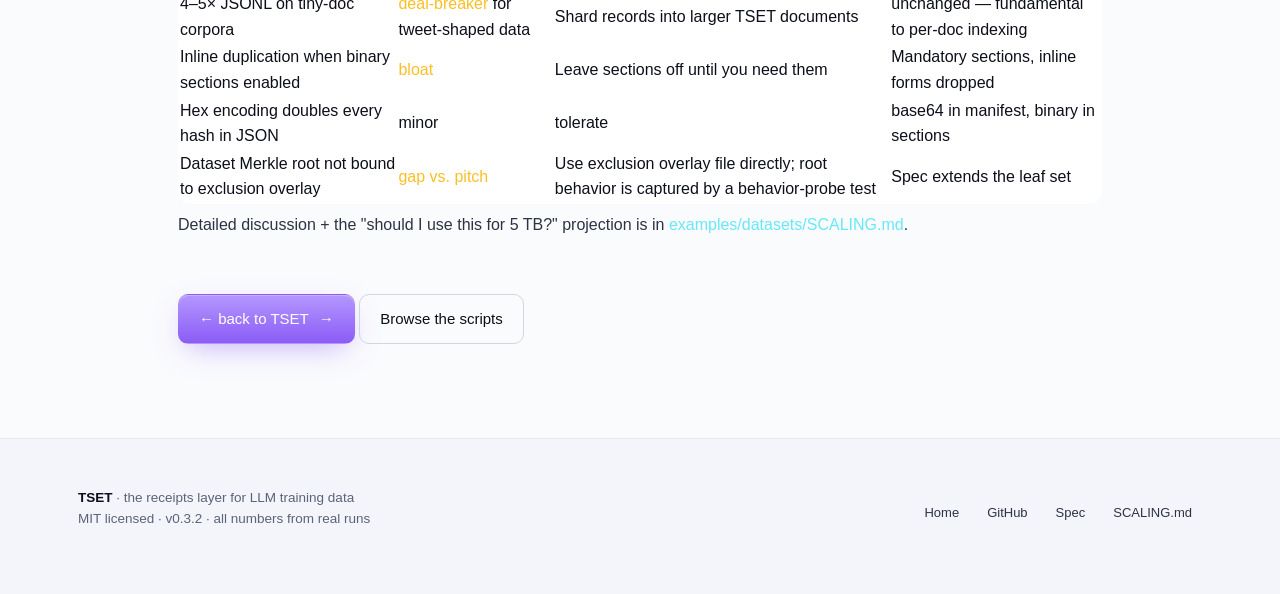
==== commit 5a4d4843: "feat(published): host a real .tset on the open web with a 30-line verifier Stage 1b of the adoption " ====
--- a/docs/showcase/index.html
+++ b/docs/showcase/index.html
@@ -169,6 +169,31 @@
 
   <p class="footnote">Reproduce: <code>python -m examples.datasets.synthetic_stream.competitive</code>. Output: <code>examples/datasets/synthetic_stream/out/competitive.json</code>.</p>
 
+  <!-- ── Verify a hosted corpus ──────────────────────────────── -->
+  <h2 style="margin-top: 56px;">Verify a hosted corpus from your terminal</h2>
+  <p>
+    A real <code>.tset</code> shard is published on this repo's <code>main</code> branch.
+    Anyone can verify the receipts in 10 seconds:
+  </p>
+  <pre class="code" style="background: var(--bg-2); border: 1px solid var(--line); border-radius: var(--r); padding: 18px 22px; margin: 20px 0; font-size: 13.5px;"><code>pip install tset
+
+python -m examples.published.verify <span class="tok-pun">\</span>
+  https://raw.githubusercontent.com/humancto/tset/main/examples/published/corpus.tset <span class="tok-pun">\</span>
+  --expected-smt-root=<span class="tok-s">369cf1fbacb1af433d2ea84ead6aa326eba6bd4698f872304a533444a5815444</span></code></pre>
+  <p>
+    Output on success: <code>opened</code>, <code>shard_merkle_root</code>,
+    <code>smt_root</code>, an inclusion proof for one document, a
+    non-inclusion proof for an absent hash, a tampered-proof rejection,
+    audit-log chain verification, and the smt_root pin match.
+  </p>
+  <p>
+    Build is deterministic — run
+    <code>python -m examples.published.build</code> on the same Python
+    and re-derive the byte-identical artefact. See
+    <a href="https://github.com/humancto/tset/tree/main/examples/published" rel="noopener" style="color: var(--cyan);">examples/published/</a>
+    for the 30-line verifier source.
+  </p>
+
   <!-- ── Per-corpus ──────────────────────────────────────────── -->
   <h2 style="margin-top: 56px;">Per-corpus ratios on real public data</h2>
 
